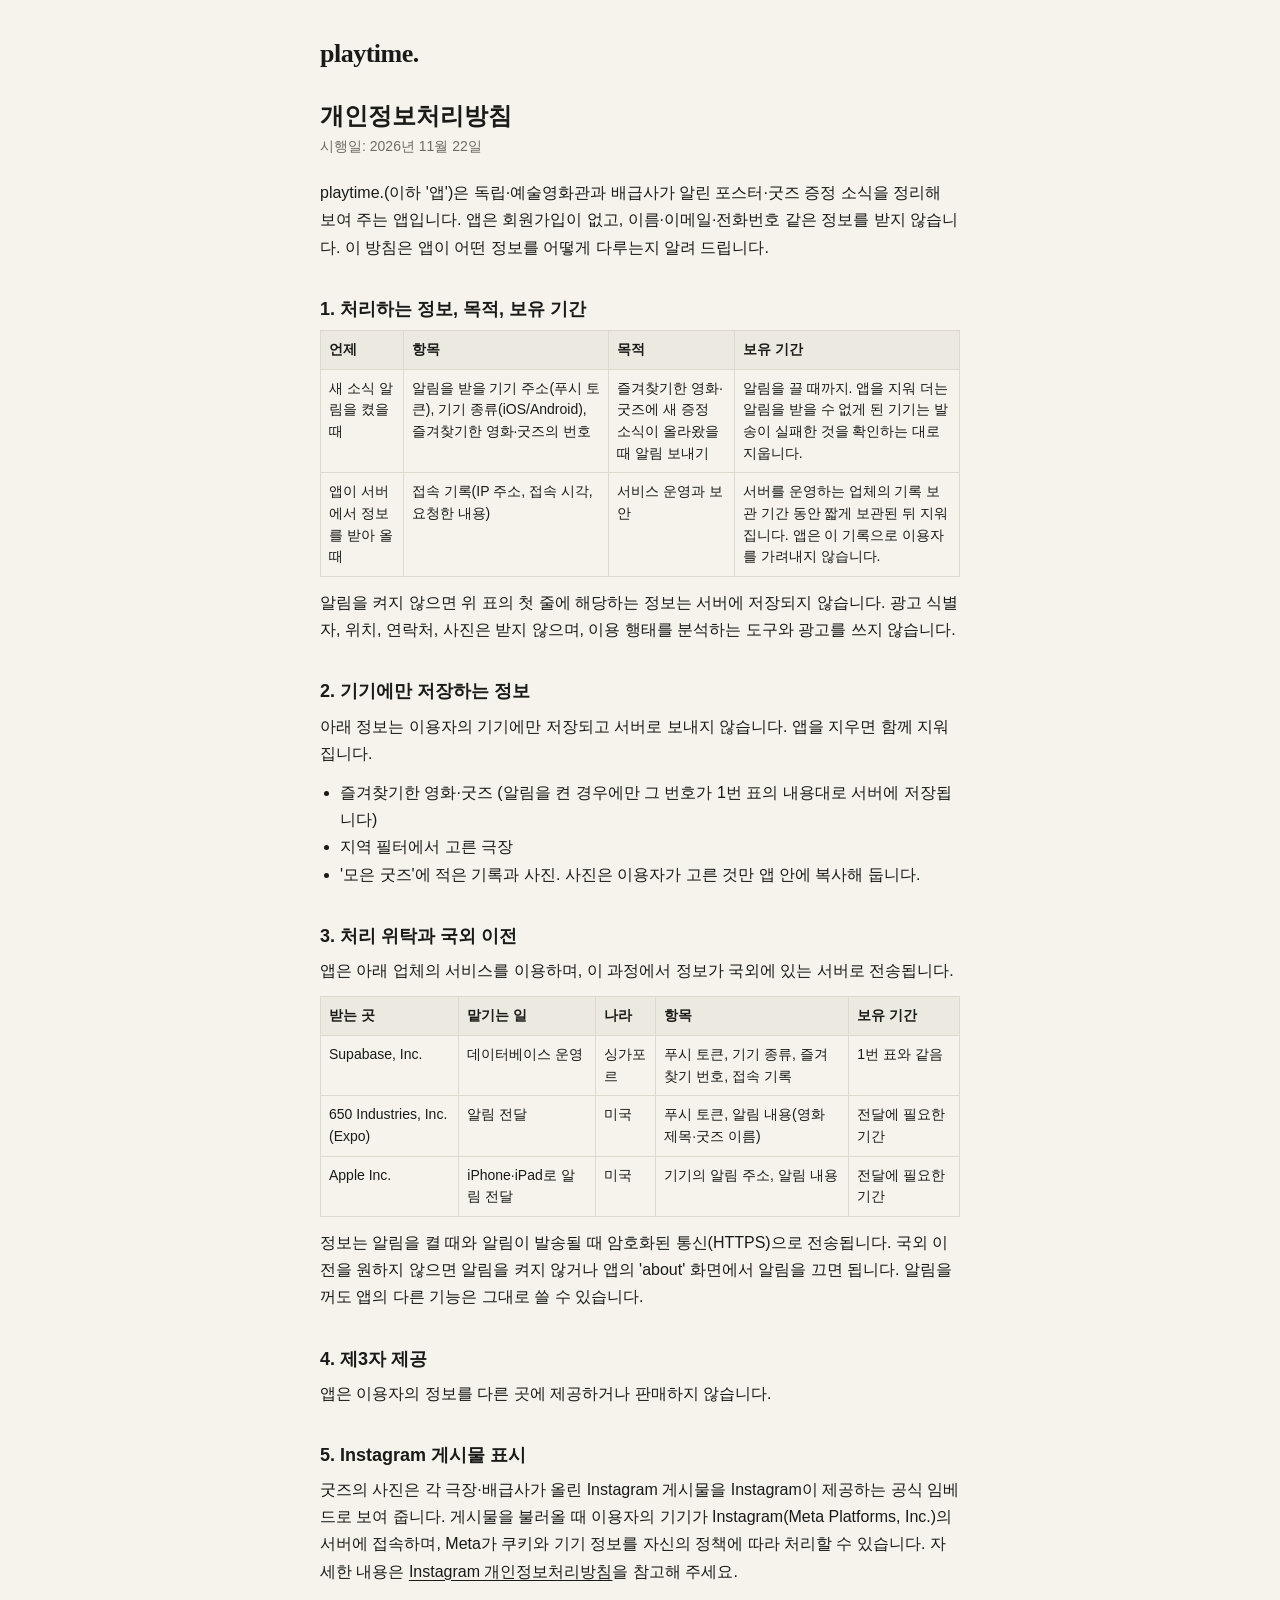
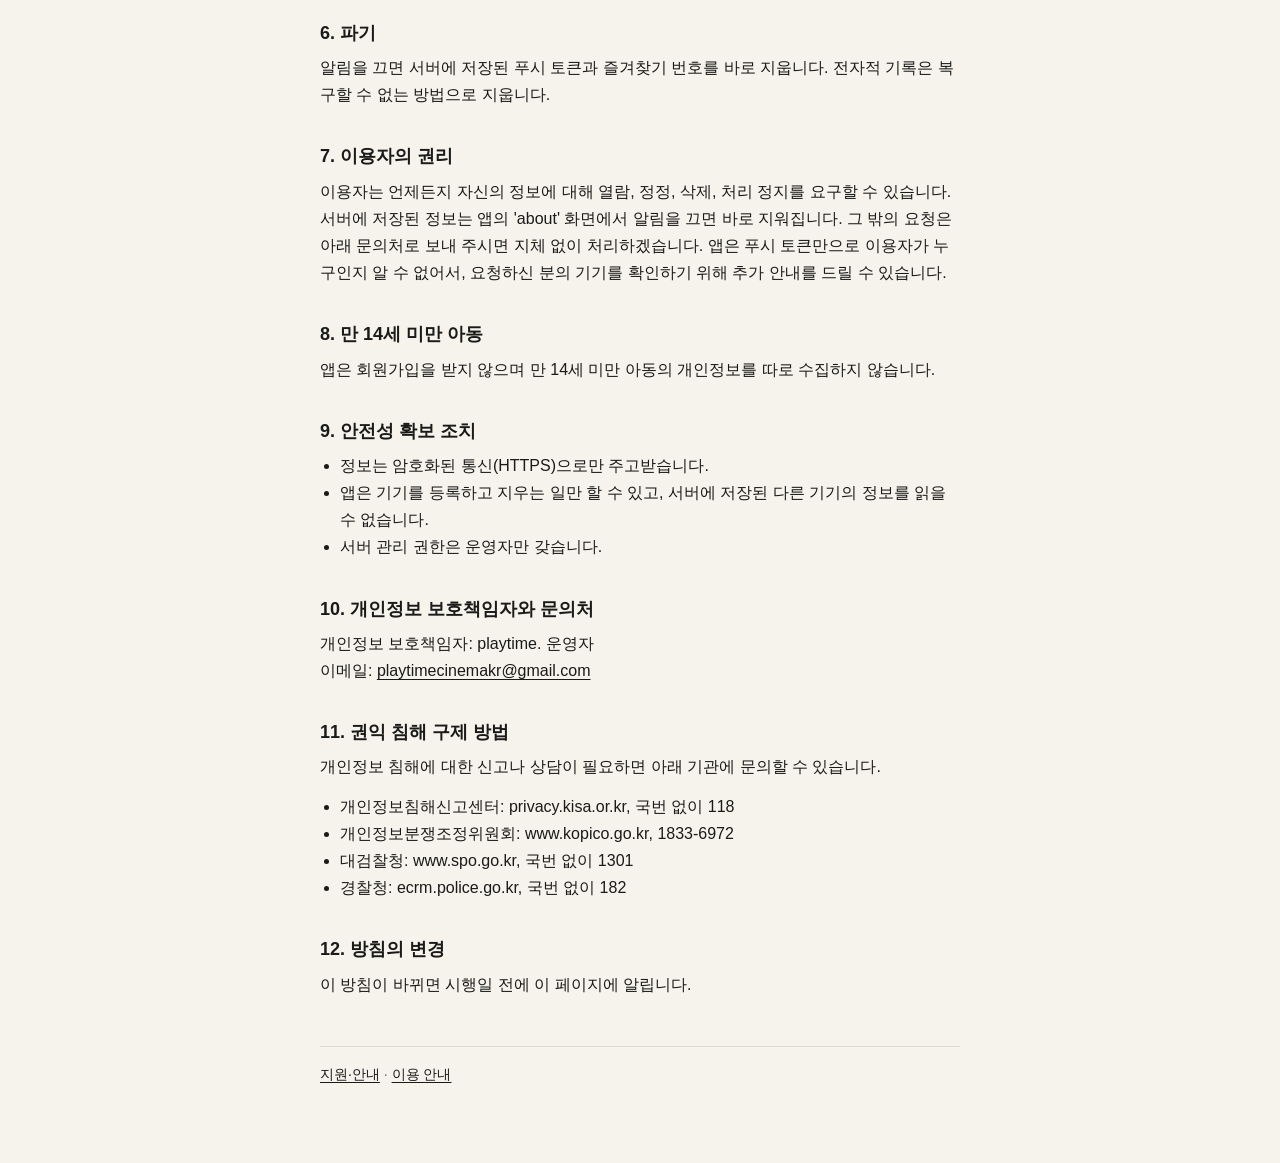
==== privacy.html @ 86378f51 "페이지 갱신" ====
<!doctype html>
<html lang="ko">
<head>
<meta charset="utf-8">
<meta name="viewport" content="width=device-width,initial-scale=1">
<title>개인정보처리방침 - playtime.</title>
<link rel="stylesheet" href="style.css">
</head>
<body>
<main>
<p class="brand"><a href="./">playtime.</a></p>
<h1>개인정보처리방침</h1>
<p class="date">시행일: 2026년 11월 22일</p>

<p>playtime.(이하 '앱')은 독립·예술영화관과 배급사가 알린 포스터·굿즈 증정 소식을 정리해 보여 주는 앱입니다. 앱은 회원가입이 없고, 이름·이메일·전화번호 같은 정보를 받지 않습니다. 이 방침은 앱이 어떤 정보를 어떻게 다루는지 알려 드립니다.</p>

<h2>1. 처리하는 정보, 목적, 보유 기간</h2>
<table>
<tr><th>언제</th><th>항목</th><th>목적</th><th>보유 기간</th></tr>
<tr>
<td>새 소식 알림을 켰을 때</td>
<td>알림을 받을 기기 주소(푸시 토큰), 기기 종류(iOS/Android), 즐겨찾기한 영화·굿즈의 번호</td>
<td>즐겨찾기한 영화·굿즈에 새 증정 소식이 올라왔을 때 알림 보내기</td>
<td>알림을 끌 때까지. 앱을 지워 더는 알림을 받을 수 없게 된 기기는 발송이 실패한 것을 확인하는 대로 지웁니다.</td>
</tr>
<tr>
<td>앱이 서버에서 정보를 받아 올 때</td>
<td>접속 기록(IP 주소, 접속 시각, 요청한 내용)</td>
<td>서비스 운영과 보안</td>
<td>서버를 운영하는 업체의 기록 보관 기간 동안 짧게 보관된 뒤 지워집니다. 앱은 이 기록으로 이용자를 가려내지 않습니다.</td>
</tr>
</table>
<p>알림을 켜지 않으면 위 표의 첫 줄에 해당하는 정보는 서버에 저장되지 않습니다. 광고 식별자, 위치, 연락처, 사진은 받지 않으며, 이용 행태를 분석하는 도구와 광고를 쓰지 않습니다.</p>

<h2>2. 기기에만 저장하는 정보</h2>
<p>아래 정보는 이용자의 기기에만 저장되고 서버로 보내지 않습니다. 앱을 지우면 함께 지워집니다.</p>
<ul>
<li>즐겨찾기한 영화·굿즈 (알림을 켠 경우에만 그 번호가 1번 표의 내용대로 서버에 저장됩니다)</li>
<li>지역 필터에서 고른 극장</li>
<li>'모은 굿즈'에 적은 기록과 사진. 사진은 이용자가 고른 것만 앱 안에 복사해 둡니다.</li>
</ul>

<h2>3. 처리 위탁과 국외 이전</h2>
<p>앱은 아래 업체의 서비스를 이용하며, 이 과정에서 정보가 국외에 있는 서버로 전송됩니다.</p>
<table>
<tr><th>받는 곳</th><th>맡기는 일</th><th>나라</th><th>항목</th><th>보유 기간</th></tr>
<tr><td>Supabase, Inc.</td><td>데이터베이스 운영</td><td>싱가포르</td><td>푸시 토큰, 기기 종류, 즐겨찾기 번호, 접속 기록</td><td>1번 표와 같음</td></tr>
<tr><td>650 Industries, Inc. (Expo)</td><td>알림 전달</td><td>미국</td><td>푸시 토큰, 알림 내용(영화 제목·굿즈 이름)</td><td>전달에 필요한 기간</td></tr>
<tr><td>Apple Inc.</td><td>iPhone·iPad로 알림 전달</td><td>미국</td><td>기기의 알림 주소, 알림 내용</td><td>전달에 필요한 기간</td></tr>
</table>
<p>정보는 알림을 켤 때와 알림이 발송될 때 암호화된 통신(HTTPS)으로 전송됩니다. 국외 이전을 원하지 않으면 알림을 켜지 않거나 앱의 'about' 화면에서 알림을 끄면 됩니다. 알림을 꺼도 앱의 다른 기능은 그대로 쓸 수 있습니다.</p>

<h2>4. 제3자 제공</h2>
<p>앱은 이용자의 정보를 다른 곳에 제공하거나 판매하지 않습니다.</p>

<h2>5. Instagram 게시물 표시</h2>
<p>굿즈의 사진은 각 극장·배급사가 올린 Instagram 게시물을 Instagram이 제공하는 공식 임베드로 보여 줍니다. 게시물을 불러올 때 이용자의 기기가 Instagram(Meta Platforms, Inc.)의 서버에 접속하며, Meta가 쿠키와 기기 정보를 자신의 정책에 따라 처리할 수 있습니다. 자세한 내용은 <a href="https://privacycenter.instagram.com/policy">Instagram 개인정보처리방침</a>을 참고해 주세요.</p>

<h2>6. 파기</h2>
<p>알림을 끄면 서버에 저장된 푸시 토큰과 즐겨찾기 번호를 바로 지웁니다. 전자적 기록은 복구할 수 없는 방법으로 지웁니다.</p>

<h2>7. 이용자의 권리</h2>
<p>이용자는 언제든지 자신의 정보에 대해 열람, 정정, 삭제, 처리 정지를 요구할 수 있습니다. 서버에 저장된 정보는 앱의 'about' 화면에서 알림을 끄면 바로 지워집니다. 그 밖의 요청은 아래 문의처로 보내 주시면 지체 없이 처리하겠습니다. 앱은 푸시 토큰만으로 이용자가 누구인지 알 수 없어서, 요청하신 분의 기기를 확인하기 위해 추가 안내를 드릴 수 있습니다.</p>

<h2>8. 만 14세 미만 아동</h2>
<p>앱은 회원가입을 받지 않으며 만 14세 미만 아동의 개인정보를 따로 수집하지 않습니다.</p>

<h2>9. 안전성 확보 조치</h2>
<ul>
<li>정보는 암호화된 통신(HTTPS)으로만 주고받습니다.</li>
<li>앱은 기기를 등록하고 지우는 일만 할 수 있고, 서버에 저장된 다른 기기의 정보를 읽을 수 없습니다.</li>
<li>서버 관리 권한은 운영자만 갖습니다.</li>
</ul>

<h2>10. 개인정보 보호책임자와 문의처</h2>
<p>개인정보 보호책임자: playtime. 운영자<br>
이메일: <a href="mailto:playtimecinemakr@gmail.com">playtimecinemakr@gmail.com</a></p>

<h2>11. 권익 침해 구제 방법</h2>
<p>개인정보 침해에 대한 신고나 상담이 필요하면 아래 기관에 문의할 수 있습니다.</p>
<ul>
<li>개인정보침해신고센터: privacy.kisa.or.kr, 국번 없이 118</li>
<li>개인정보분쟁조정위원회: www.kopico.go.kr, 1833-6972</li>
<li>대검찰청: www.spo.go.kr, 국번 없이 1301</li>
<li>경찰청: ecrm.police.go.kr, 국번 없이 182</li>
</ul>

<h2>12. 방침의 변경</h2>
<p>이 방침이 바뀌면 시행일 전에 이 페이지에 알립니다.</p>

<p class="foot"><a href="./">지원·안내</a> · <a href="terms.html">이용 안내</a></p>
</main>
</body>
</html>
---- style.css ----
/* 앱과 같은 미색 바탕에 먹색 글씨. 휴대폰 폭에서 읽기 좋게 한 단으로 둔다. */
:root { color-scheme: light; }
* { box-sizing: border-box; }
body {
  margin: 0;
  background: #f5f3ec;
  color: #1a1a18;
  font-family: -apple-system, BlinkMacSystemFont, "Apple SD Gothic Neo", "Malgun Gothic", "Noto Sans KR", sans-serif;
  font-size: 16px;
  line-height: 1.7;
  -webkit-text-size-adjust: 100%;
}
main { max-width: 680px; margin: 0 auto; padding: 32px 20px 64px; }
.brand { margin: 0 0 24px; font-family: Georgia, "Times New Roman", serif; font-weight: 700; font-size: 26px; letter-spacing: -0.5px; }
.brand a { color: inherit; text-decoration: none; }
h1 { margin: 0 0 4px; font-size: 24px; line-height: 1.3; }
h2 { margin: 36px 0 8px; font-size: 18px; line-height: 1.4; }
h3 { margin: 20px 0 4px; font-size: 16px; }
p, ul { margin: 0 0 12px; }
ul { padding-left: 20px; }
.date { color: #6f6c64; font-size: 14px; margin-bottom: 20px; }
a { color: #1a1a18; text-underline-offset: 3px; }
table { width: 100%; border-collapse: collapse; margin: 0 0 12px; font-size: 14px; line-height: 1.55; }
th, td { border: 1px solid #ddd9ce; padding: 8px; text-align: left; vertical-align: top; }
th { background: #ece9e0; font-weight: 600; white-space: nowrap; }
.foot { margin-top: 48px; padding-top: 16px; border-top: 1px solid #ddd9ce; font-size: 14px; color: #6f6c64; }
/* 좁은 화면에서 표가 넘치면 표만 옆으로 민다. */
@media (max-width: 520px) { table { display: block; overflow-x: auto; } }
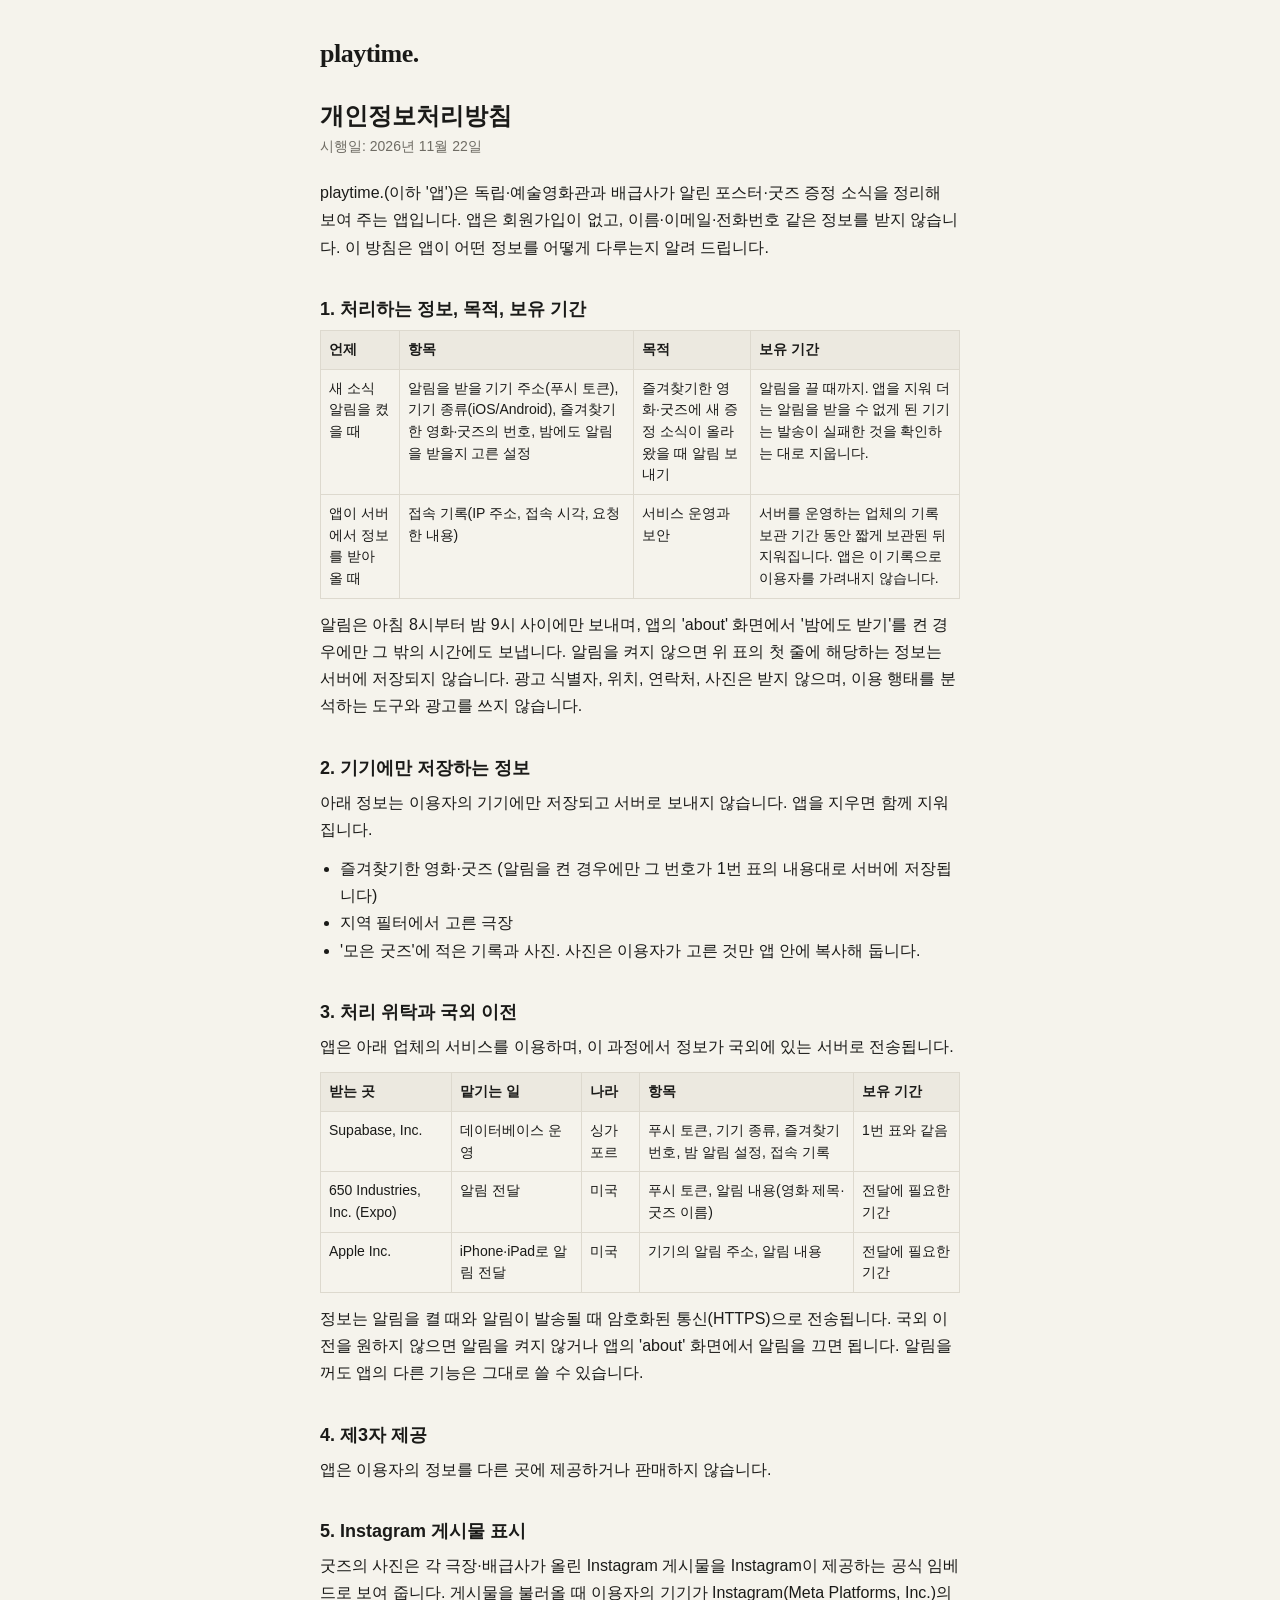
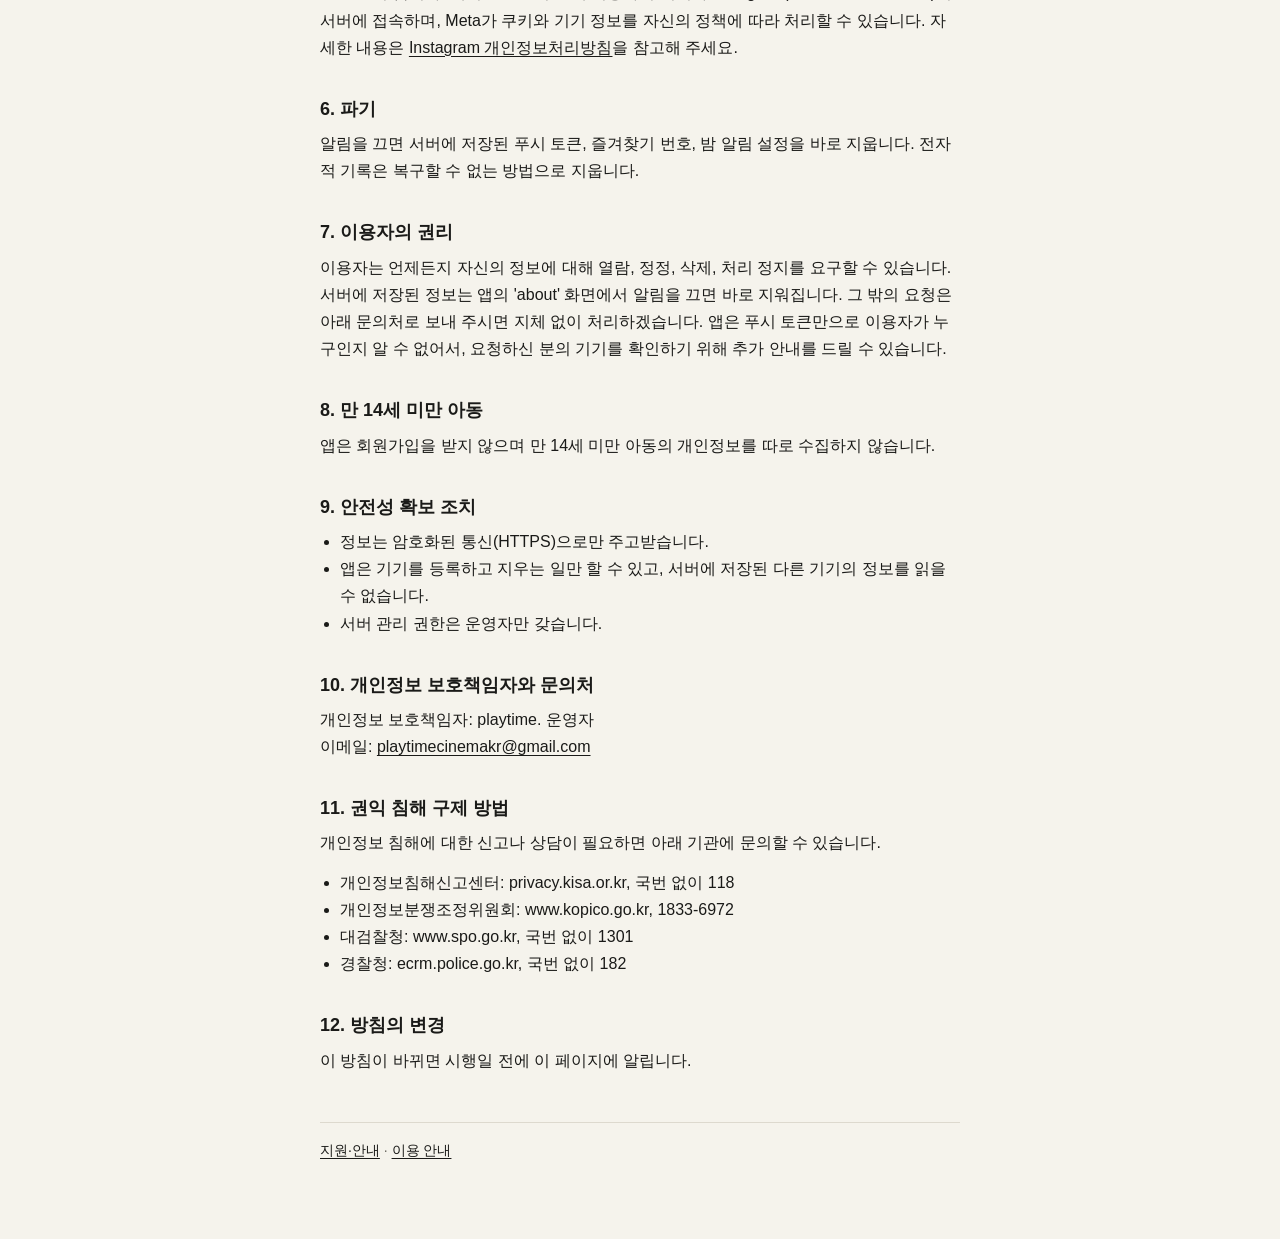
==== commit 19cc99ab: "페이지 갱신" ====
--- a/privacy.html
+++ b/privacy.html
@@ -19,7 +19,7 @@
 <tr><th>언제</th><th>항목</th><th>목적</th><th>보유 기간</th></tr>
 <tr>
 <td>새 소식 알림을 켰을 때</td>
-<td>알림을 받을 기기 주소(푸시 토큰), 기기 종류(iOS/Android), 즐겨찾기한 영화·굿즈의 번호</td>
+<td>알림을 받을 기기 주소(푸시 토큰), 기기 종류(iOS/Android), 즐겨찾기한 영화·굿즈의 번호, 밤에도 알림을 받을지 고른 설정</td>
 <td>즐겨찾기한 영화·굿즈에 새 증정 소식이 올라왔을 때 알림 보내기</td>
 <td>알림을 끌 때까지. 앱을 지워 더는 알림을 받을 수 없게 된 기기는 발송이 실패한 것을 확인하는 대로 지웁니다.</td>
 </tr>
@@ -30,7 +30,7 @@
 <td>서버를 운영하는 업체의 기록 보관 기간 동안 짧게 보관된 뒤 지워집니다. 앱은 이 기록으로 이용자를 가려내지 않습니다.</td>
 </tr>
 </table>
-<p>알림을 켜지 않으면 위 표의 첫 줄에 해당하는 정보는 서버에 저장되지 않습니다. 광고 식별자, 위치, 연락처, 사진은 받지 않으며, 이용 행태를 분석하는 도구와 광고를 쓰지 않습니다.</p>
+<p>알림은 아침 8시부터 밤 9시 사이에만 보내며, 앱의 'about' 화면에서 '밤에도 받기'를 켠 경우에만 그 밖의 시간에도 보냅니다. 알림을 켜지 않으면 위 표의 첫 줄에 해당하는 정보는 서버에 저장되지 않습니다. 광고 식별자, 위치, 연락처, 사진은 받지 않으며, 이용 행태를 분석하는 도구와 광고를 쓰지 않습니다.</p>
 
 <h2>2. 기기에만 저장하는 정보</h2>
 <p>아래 정보는 이용자의 기기에만 저장되고 서버로 보내지 않습니다. 앱을 지우면 함께 지워집니다.</p>
@@ -44,7 +44,7 @@
 <p>앱은 아래 업체의 서비스를 이용하며, 이 과정에서 정보가 국외에 있는 서버로 전송됩니다.</p>
 <table>
 <tr><th>받는 곳</th><th>맡기는 일</th><th>나라</th><th>항목</th><th>보유 기간</th></tr>
-<tr><td>Supabase, Inc.</td><td>데이터베이스 운영</td><td>싱가포르</td><td>푸시 토큰, 기기 종류, 즐겨찾기 번호, 접속 기록</td><td>1번 표와 같음</td></tr>
+<tr><td>Supabase, Inc.</td><td>데이터베이스 운영</td><td>싱가포르</td><td>푸시 토큰, 기기 종류, 즐겨찾기 번호, 밤 알림 설정, 접속 기록</td><td>1번 표와 같음</td></tr>
 <tr><td>650 Industries, Inc. (Expo)</td><td>알림 전달</td><td>미국</td><td>푸시 토큰, 알림 내용(영화 제목·굿즈 이름)</td><td>전달에 필요한 기간</td></tr>
 <tr><td>Apple Inc.</td><td>iPhone·iPad로 알림 전달</td><td>미국</td><td>기기의 알림 주소, 알림 내용</td><td>전달에 필요한 기간</td></tr>
 </table>
@@ -57,7 +57,7 @@
 <p>굿즈의 사진은 각 극장·배급사가 올린 Instagram 게시물을 Instagram이 제공하는 공식 임베드로 보여 줍니다. 게시물을 불러올 때 이용자의 기기가 Instagram(Meta Platforms, Inc.)의 서버에 접속하며, Meta가 쿠키와 기기 정보를 자신의 정책에 따라 처리할 수 있습니다. 자세한 내용은 <a href="https://privacycenter.instagram.com/policy">Instagram 개인정보처리방침</a>을 참고해 주세요.</p>
 
 <h2>6. 파기</h2>
-<p>알림을 끄면 서버에 저장된 푸시 토큰과 즐겨찾기 번호를 바로 지웁니다. 전자적 기록은 복구할 수 없는 방법으로 지웁니다.</p>
+<p>알림을 끄면 서버에 저장된 푸시 토큰, 즐겨찾기 번호, 밤 알림 설정을 바로 지웁니다. 전자적 기록은 복구할 수 없는 방법으로 지웁니다.</p>
 
 <h2>7. 이용자의 권리</h2>
 <p>이용자는 언제든지 자신의 정보에 대해 열람, 정정, 삭제, 처리 정지를 요구할 수 있습니다. 서버에 저장된 정보는 앱의 'about' 화면에서 알림을 끄면 바로 지워집니다. 그 밖의 요청은 아래 문의처로 보내 주시면 지체 없이 처리하겠습니다. 앱은 푸시 토큰만으로 이용자가 누구인지 알 수 없어서, 요청하신 분의 기기를 확인하기 위해 추가 안내를 드릴 수 있습니다.</p>
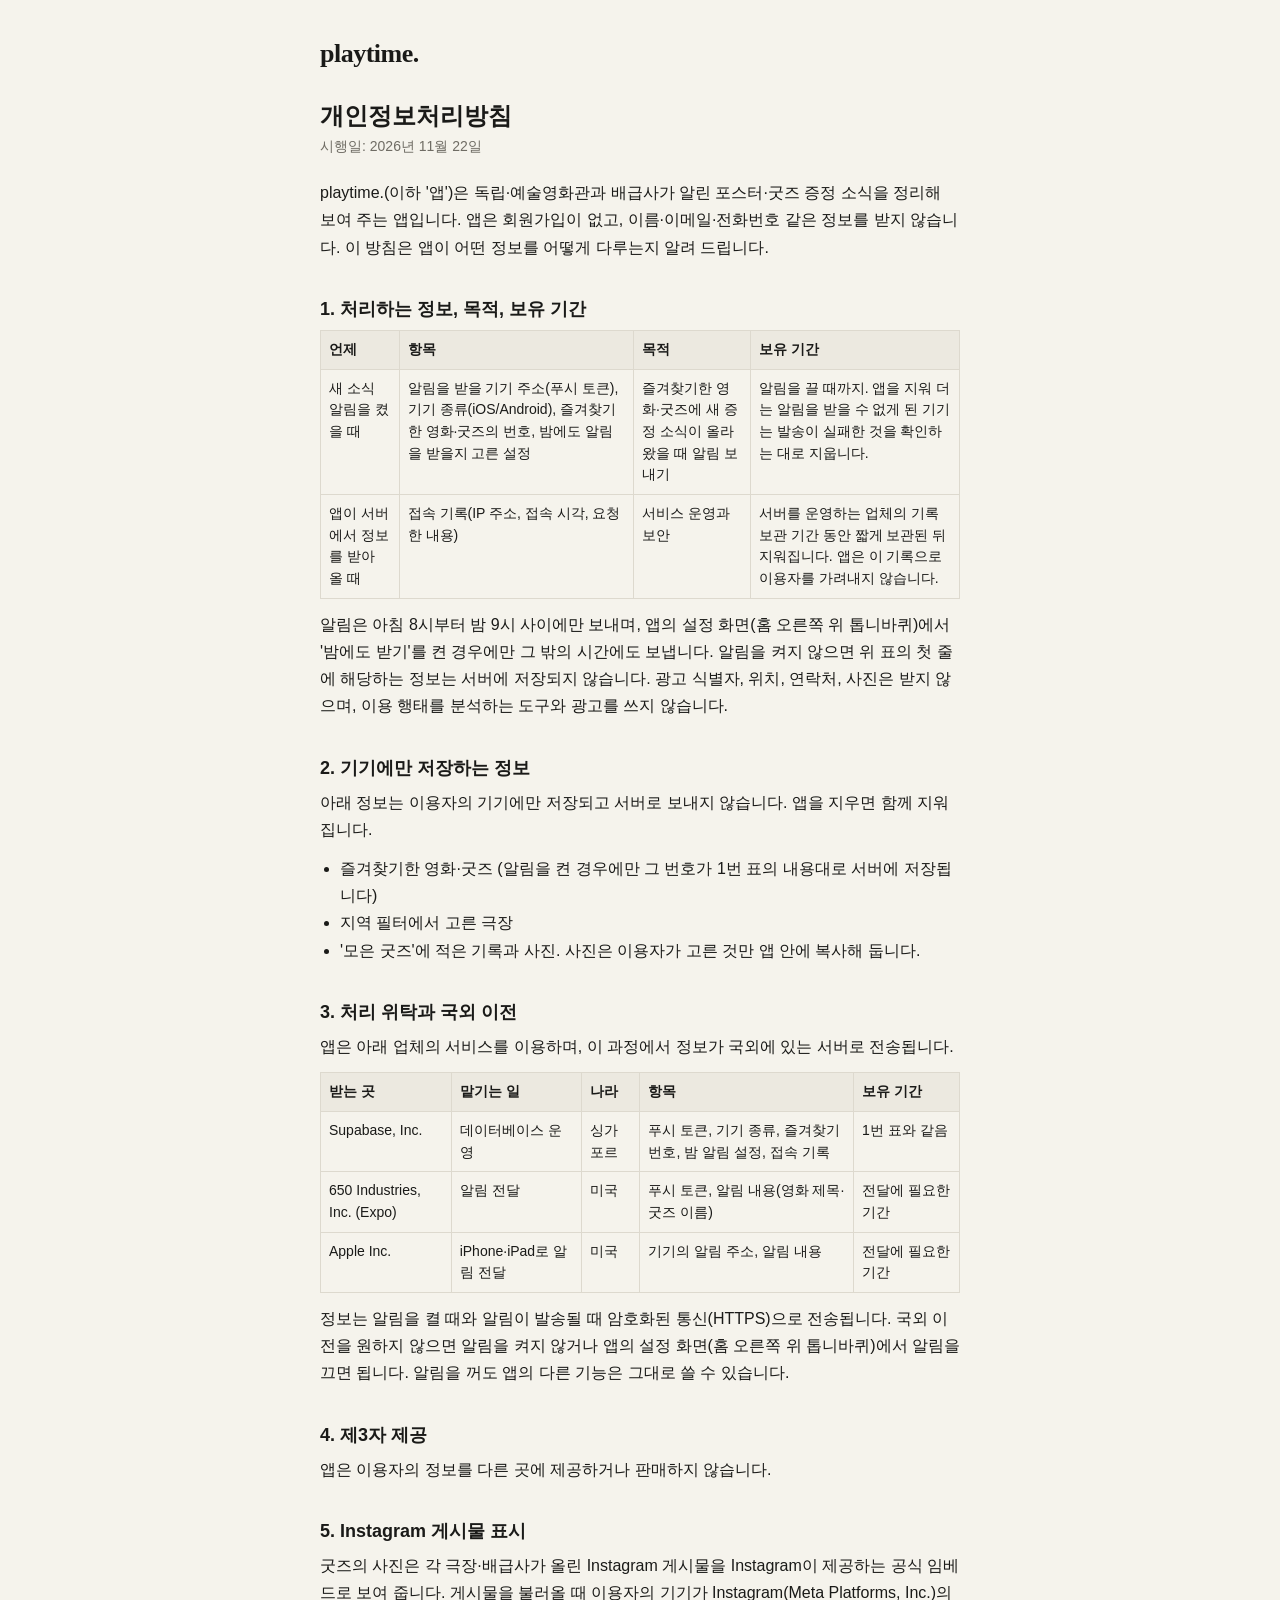
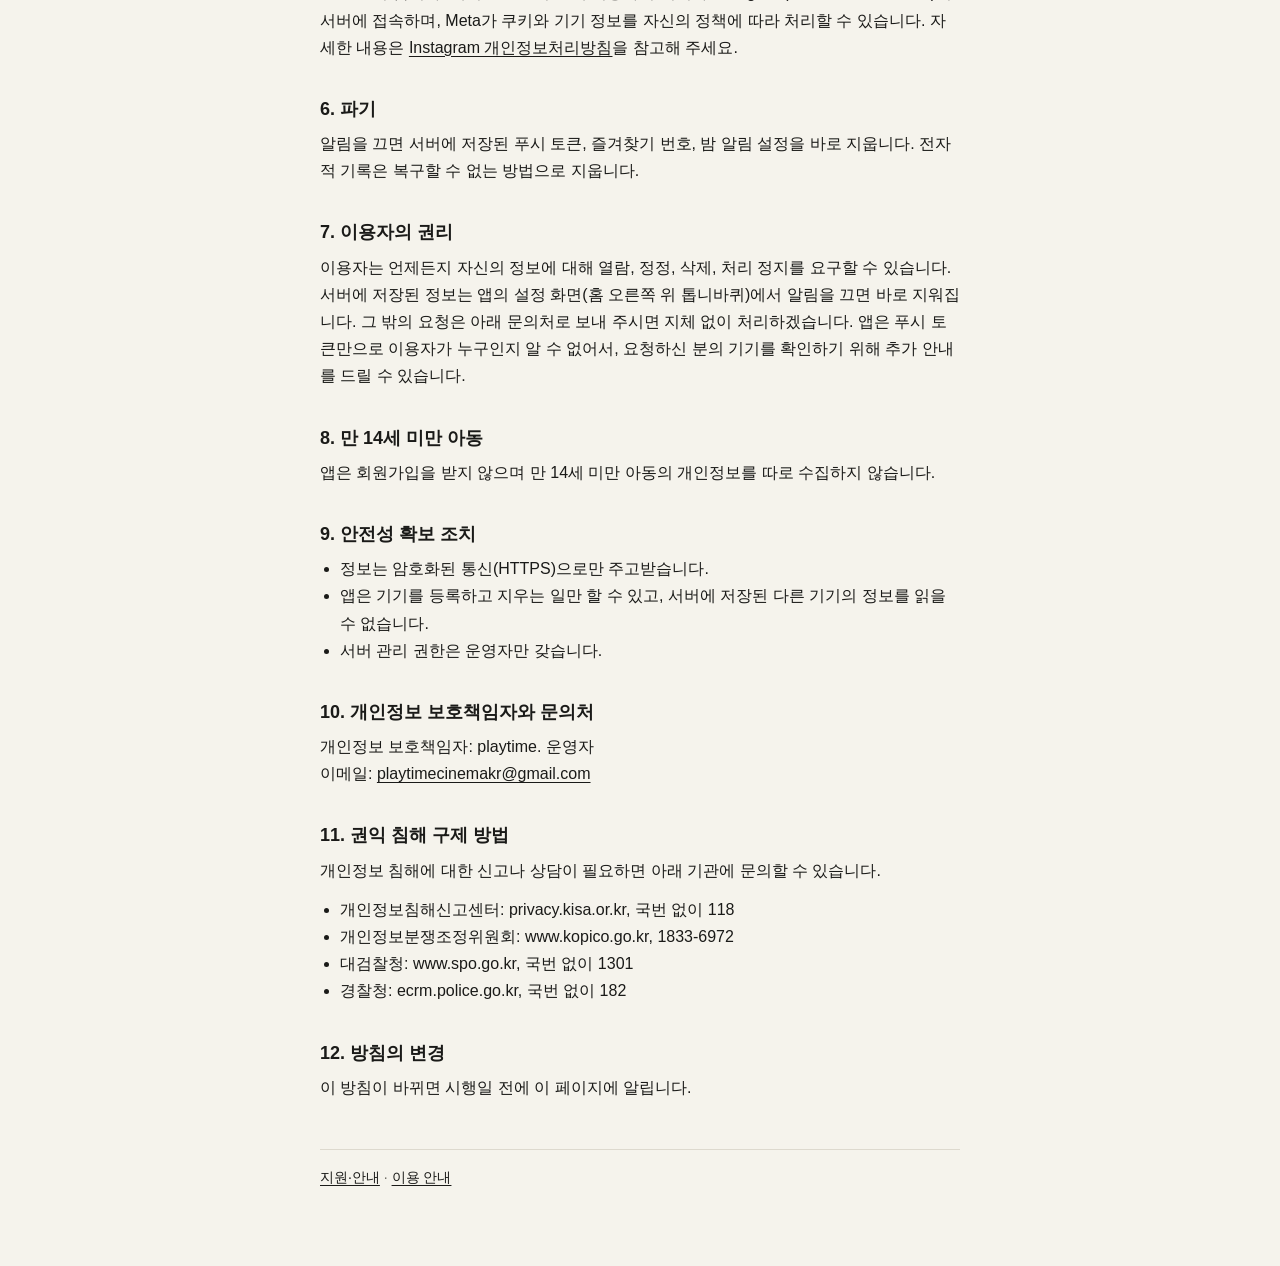
==== commit f4efd1e5: "페이지 갱신" ====
--- a/privacy.html
+++ b/privacy.html
@@ -30,7 +30,7 @@
 <td>서버를 운영하는 업체의 기록 보관 기간 동안 짧게 보관된 뒤 지워집니다. 앱은 이 기록으로 이용자를 가려내지 않습니다.</td>
 </tr>
 </table>
-<p>알림은 아침 8시부터 밤 9시 사이에만 보내며, 앱의 'about' 화면에서 '밤에도 받기'를 켠 경우에만 그 밖의 시간에도 보냅니다. 알림을 켜지 않으면 위 표의 첫 줄에 해당하는 정보는 서버에 저장되지 않습니다. 광고 식별자, 위치, 연락처, 사진은 받지 않으며, 이용 행태를 분석하는 도구와 광고를 쓰지 않습니다.</p>
+<p>알림은 아침 8시부터 밤 9시 사이에만 보내며, 앱의 설정 화면(홈 오른쪽 위 톱니바퀴)에서 '밤에도 받기'를 켠 경우에만 그 밖의 시간에도 보냅니다. 알림을 켜지 않으면 위 표의 첫 줄에 해당하는 정보는 서버에 저장되지 않습니다. 광고 식별자, 위치, 연락처, 사진은 받지 않으며, 이용 행태를 분석하는 도구와 광고를 쓰지 않습니다.</p>
 
 <h2>2. 기기에만 저장하는 정보</h2>
 <p>아래 정보는 이용자의 기기에만 저장되고 서버로 보내지 않습니다. 앱을 지우면 함께 지워집니다.</p>
@@ -48,7 +48,7 @@
 <tr><td>650 Industries, Inc. (Expo)</td><td>알림 전달</td><td>미국</td><td>푸시 토큰, 알림 내용(영화 제목·굿즈 이름)</td><td>전달에 필요한 기간</td></tr>
 <tr><td>Apple Inc.</td><td>iPhone·iPad로 알림 전달</td><td>미국</td><td>기기의 알림 주소, 알림 내용</td><td>전달에 필요한 기간</td></tr>
 </table>
-<p>정보는 알림을 켤 때와 알림이 발송될 때 암호화된 통신(HTTPS)으로 전송됩니다. 국외 이전을 원하지 않으면 알림을 켜지 않거나 앱의 'about' 화면에서 알림을 끄면 됩니다. 알림을 꺼도 앱의 다른 기능은 그대로 쓸 수 있습니다.</p>
+<p>정보는 알림을 켤 때와 알림이 발송될 때 암호화된 통신(HTTPS)으로 전송됩니다. 국외 이전을 원하지 않으면 알림을 켜지 않거나 앱의 설정 화면(홈 오른쪽 위 톱니바퀴)에서 알림을 끄면 됩니다. 알림을 꺼도 앱의 다른 기능은 그대로 쓸 수 있습니다.</p>
 
 <h2>4. 제3자 제공</h2>
 <p>앱은 이용자의 정보를 다른 곳에 제공하거나 판매하지 않습니다.</p>
@@ -60,7 +60,7 @@
 <p>알림을 끄면 서버에 저장된 푸시 토큰, 즐겨찾기 번호, 밤 알림 설정을 바로 지웁니다. 전자적 기록은 복구할 수 없는 방법으로 지웁니다.</p>
 
 <h2>7. 이용자의 권리</h2>
-<p>이용자는 언제든지 자신의 정보에 대해 열람, 정정, 삭제, 처리 정지를 요구할 수 있습니다. 서버에 저장된 정보는 앱의 'about' 화면에서 알림을 끄면 바로 지워집니다. 그 밖의 요청은 아래 문의처로 보내 주시면 지체 없이 처리하겠습니다. 앱은 푸시 토큰만으로 이용자가 누구인지 알 수 없어서, 요청하신 분의 기기를 확인하기 위해 추가 안내를 드릴 수 있습니다.</p>
+<p>이용자는 언제든지 자신의 정보에 대해 열람, 정정, 삭제, 처리 정지를 요구할 수 있습니다. 서버에 저장된 정보는 앱의 설정 화면(홈 오른쪽 위 톱니바퀴)에서 알림을 끄면 바로 지워집니다. 그 밖의 요청은 아래 문의처로 보내 주시면 지체 없이 처리하겠습니다. 앱은 푸시 토큰만으로 이용자가 누구인지 알 수 없어서, 요청하신 분의 기기를 확인하기 위해 추가 안내를 드릴 수 있습니다.</p>
 
 <h2>8. 만 14세 미만 아동</h2>
 <p>앱은 회원가입을 받지 않으며 만 14세 미만 아동의 개인정보를 따로 수집하지 않습니다.</p>
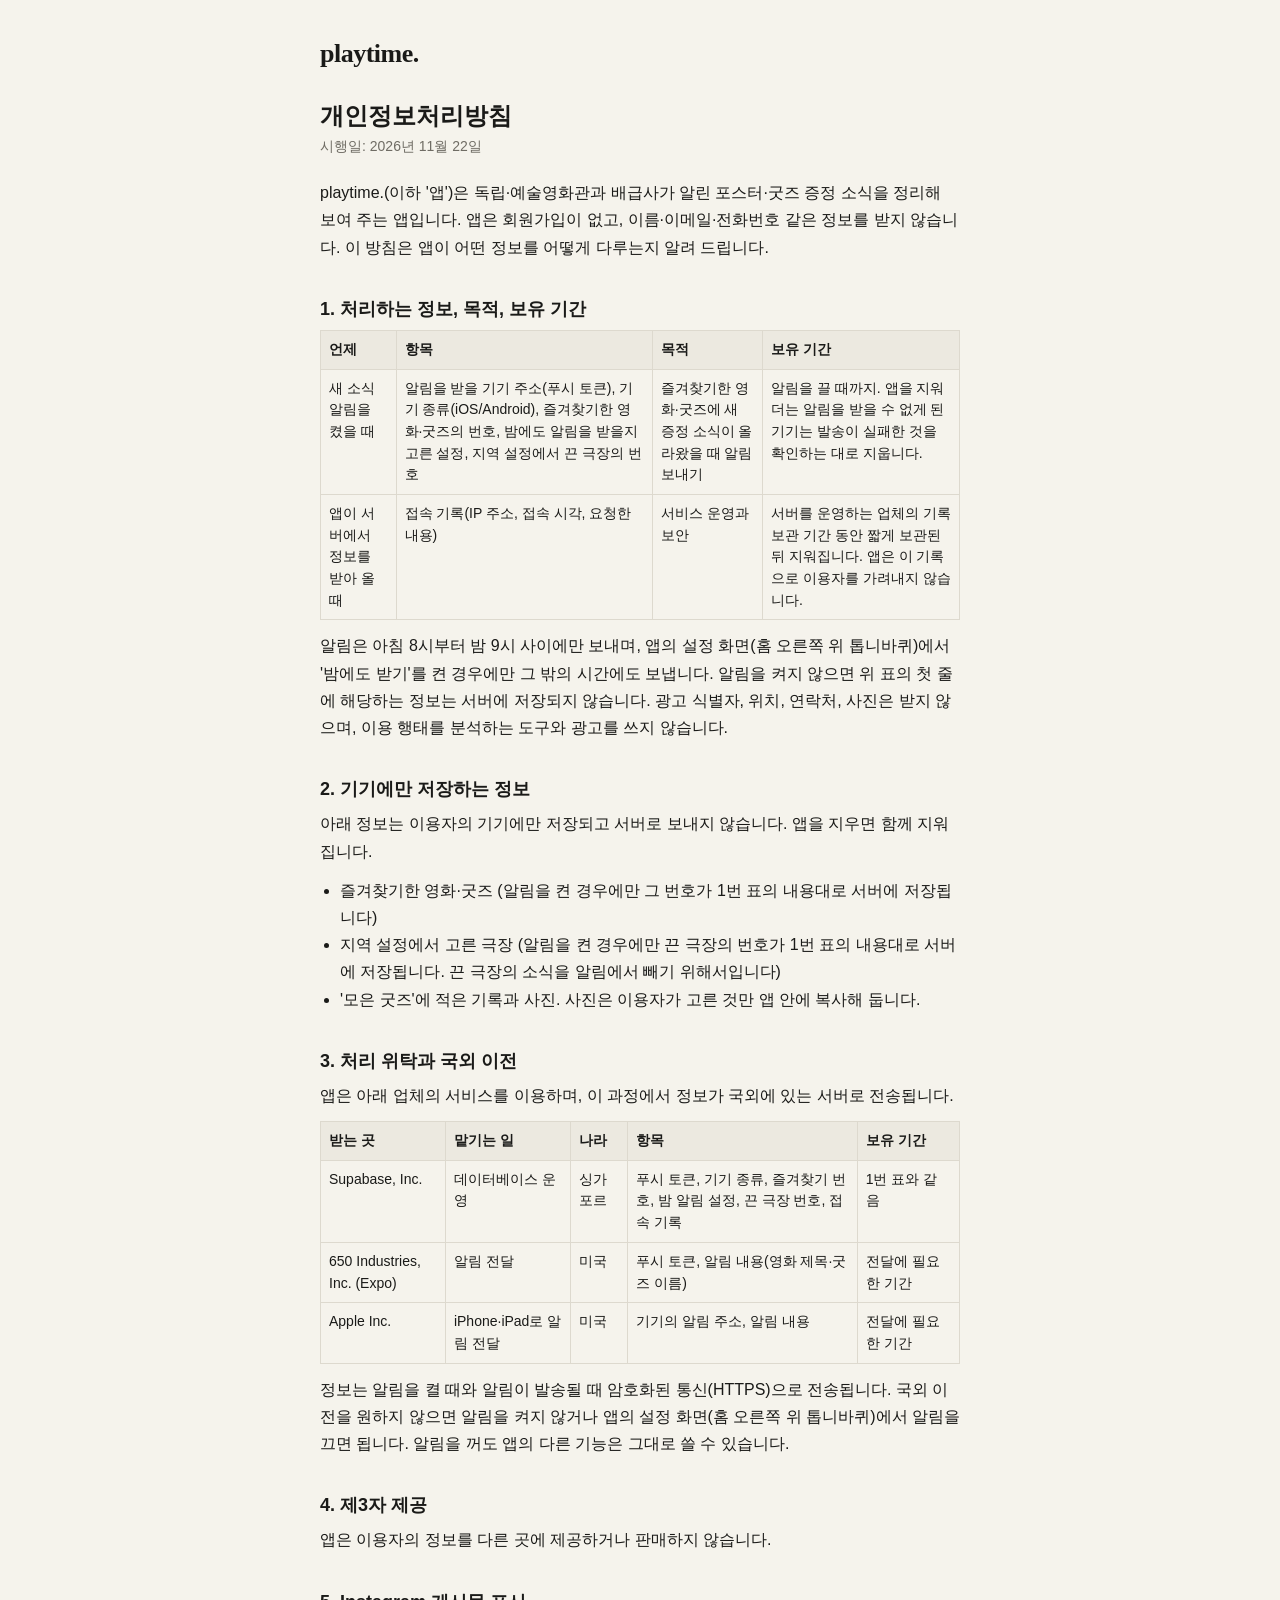
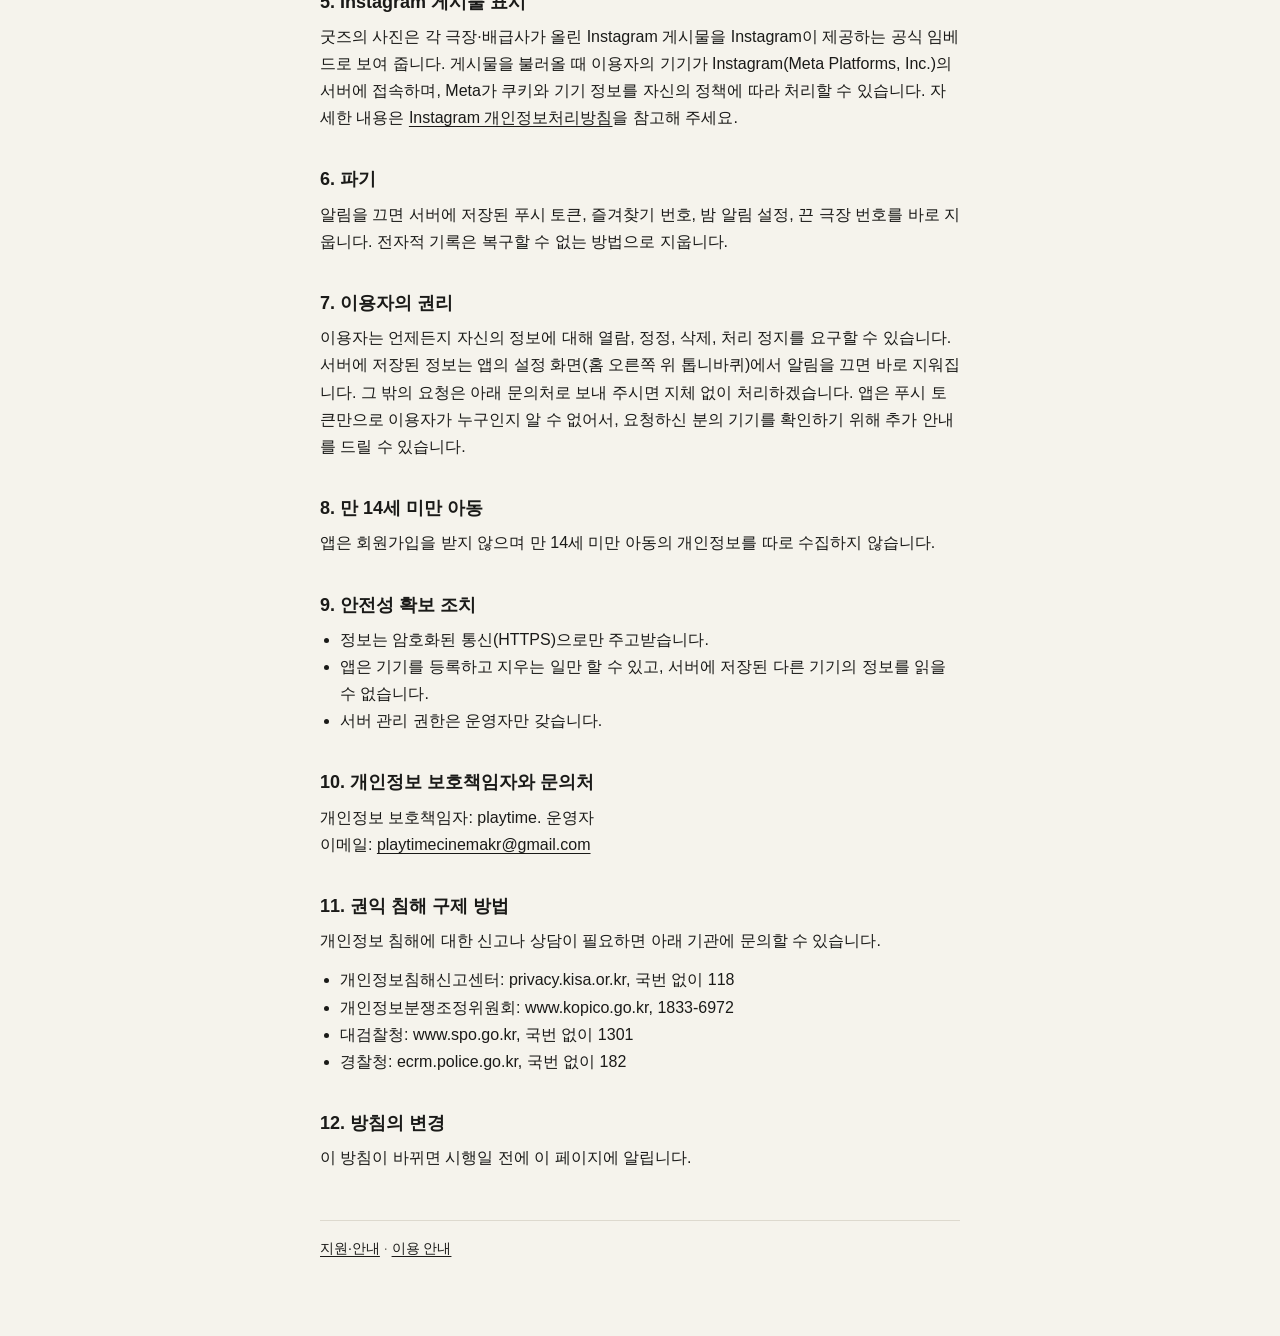
==== commit 1816e974: "페이지 갱신" ====
--- a/privacy.html
+++ b/privacy.html
@@ -19,7 +19,7 @@
 <tr><th>언제</th><th>항목</th><th>목적</th><th>보유 기간</th></tr>
 <tr>
 <td>새 소식 알림을 켰을 때</td>
-<td>알림을 받을 기기 주소(푸시 토큰), 기기 종류(iOS/Android), 즐겨찾기한 영화·굿즈의 번호, 밤에도 알림을 받을지 고른 설정</td>
+<td>알림을 받을 기기 주소(푸시 토큰), 기기 종류(iOS/Android), 즐겨찾기한 영화·굿즈의 번호, 밤에도 알림을 받을지 고른 설정, 지역 설정에서 끈 극장의 번호</td>
 <td>즐겨찾기한 영화·굿즈에 새 증정 소식이 올라왔을 때 알림 보내기</td>
 <td>알림을 끌 때까지. 앱을 지워 더는 알림을 받을 수 없게 된 기기는 발송이 실패한 것을 확인하는 대로 지웁니다.</td>
 </tr>
@@ -36,7 +36,7 @@
 <p>아래 정보는 이용자의 기기에만 저장되고 서버로 보내지 않습니다. 앱을 지우면 함께 지워집니다.</p>
 <ul>
 <li>즐겨찾기한 영화·굿즈 (알림을 켠 경우에만 그 번호가 1번 표의 내용대로 서버에 저장됩니다)</li>
-<li>지역 필터에서 고른 극장</li>
+<li>지역 설정에서 고른 극장 (알림을 켠 경우에만 끈 극장의 번호가 1번 표의 내용대로 서버에 저장됩니다. 끈 극장의 소식을 알림에서 빼기 위해서입니다)</li>
 <li>'모은 굿즈'에 적은 기록과 사진. 사진은 이용자가 고른 것만 앱 안에 복사해 둡니다.</li>
 </ul>
 
@@ -44,7 +44,7 @@
 <p>앱은 아래 업체의 서비스를 이용하며, 이 과정에서 정보가 국외에 있는 서버로 전송됩니다.</p>
 <table>
 <tr><th>받는 곳</th><th>맡기는 일</th><th>나라</th><th>항목</th><th>보유 기간</th></tr>
-<tr><td>Supabase, Inc.</td><td>데이터베이스 운영</td><td>싱가포르</td><td>푸시 토큰, 기기 종류, 즐겨찾기 번호, 밤 알림 설정, 접속 기록</td><td>1번 표와 같음</td></tr>
+<tr><td>Supabase, Inc.</td><td>데이터베이스 운영</td><td>싱가포르</td><td>푸시 토큰, 기기 종류, 즐겨찾기 번호, 밤 알림 설정, 끈 극장 번호, 접속 기록</td><td>1번 표와 같음</td></tr>
 <tr><td>650 Industries, Inc. (Expo)</td><td>알림 전달</td><td>미국</td><td>푸시 토큰, 알림 내용(영화 제목·굿즈 이름)</td><td>전달에 필요한 기간</td></tr>
 <tr><td>Apple Inc.</td><td>iPhone·iPad로 알림 전달</td><td>미국</td><td>기기의 알림 주소, 알림 내용</td><td>전달에 필요한 기간</td></tr>
 </table>
@@ -57,7 +57,7 @@
 <p>굿즈의 사진은 각 극장·배급사가 올린 Instagram 게시물을 Instagram이 제공하는 공식 임베드로 보여 줍니다. 게시물을 불러올 때 이용자의 기기가 Instagram(Meta Platforms, Inc.)의 서버에 접속하며, Meta가 쿠키와 기기 정보를 자신의 정책에 따라 처리할 수 있습니다. 자세한 내용은 <a href="https://privacycenter.instagram.com/policy">Instagram 개인정보처리방침</a>을 참고해 주세요.</p>
 
 <h2>6. 파기</h2>
-<p>알림을 끄면 서버에 저장된 푸시 토큰, 즐겨찾기 번호, 밤 알림 설정을 바로 지웁니다. 전자적 기록은 복구할 수 없는 방법으로 지웁니다.</p>
+<p>알림을 끄면 서버에 저장된 푸시 토큰, 즐겨찾기 번호, 밤 알림 설정, 끈 극장 번호를 바로 지웁니다. 전자적 기록은 복구할 수 없는 방법으로 지웁니다.</p>
 
 <h2>7. 이용자의 권리</h2>
 <p>이용자는 언제든지 자신의 정보에 대해 열람, 정정, 삭제, 처리 정지를 요구할 수 있습니다. 서버에 저장된 정보는 앱의 설정 화면(홈 오른쪽 위 톱니바퀴)에서 알림을 끄면 바로 지워집니다. 그 밖의 요청은 아래 문의처로 보내 주시면 지체 없이 처리하겠습니다. 앱은 푸시 토큰만으로 이용자가 누구인지 알 수 없어서, 요청하신 분의 기기를 확인하기 위해 추가 안내를 드릴 수 있습니다.</p>
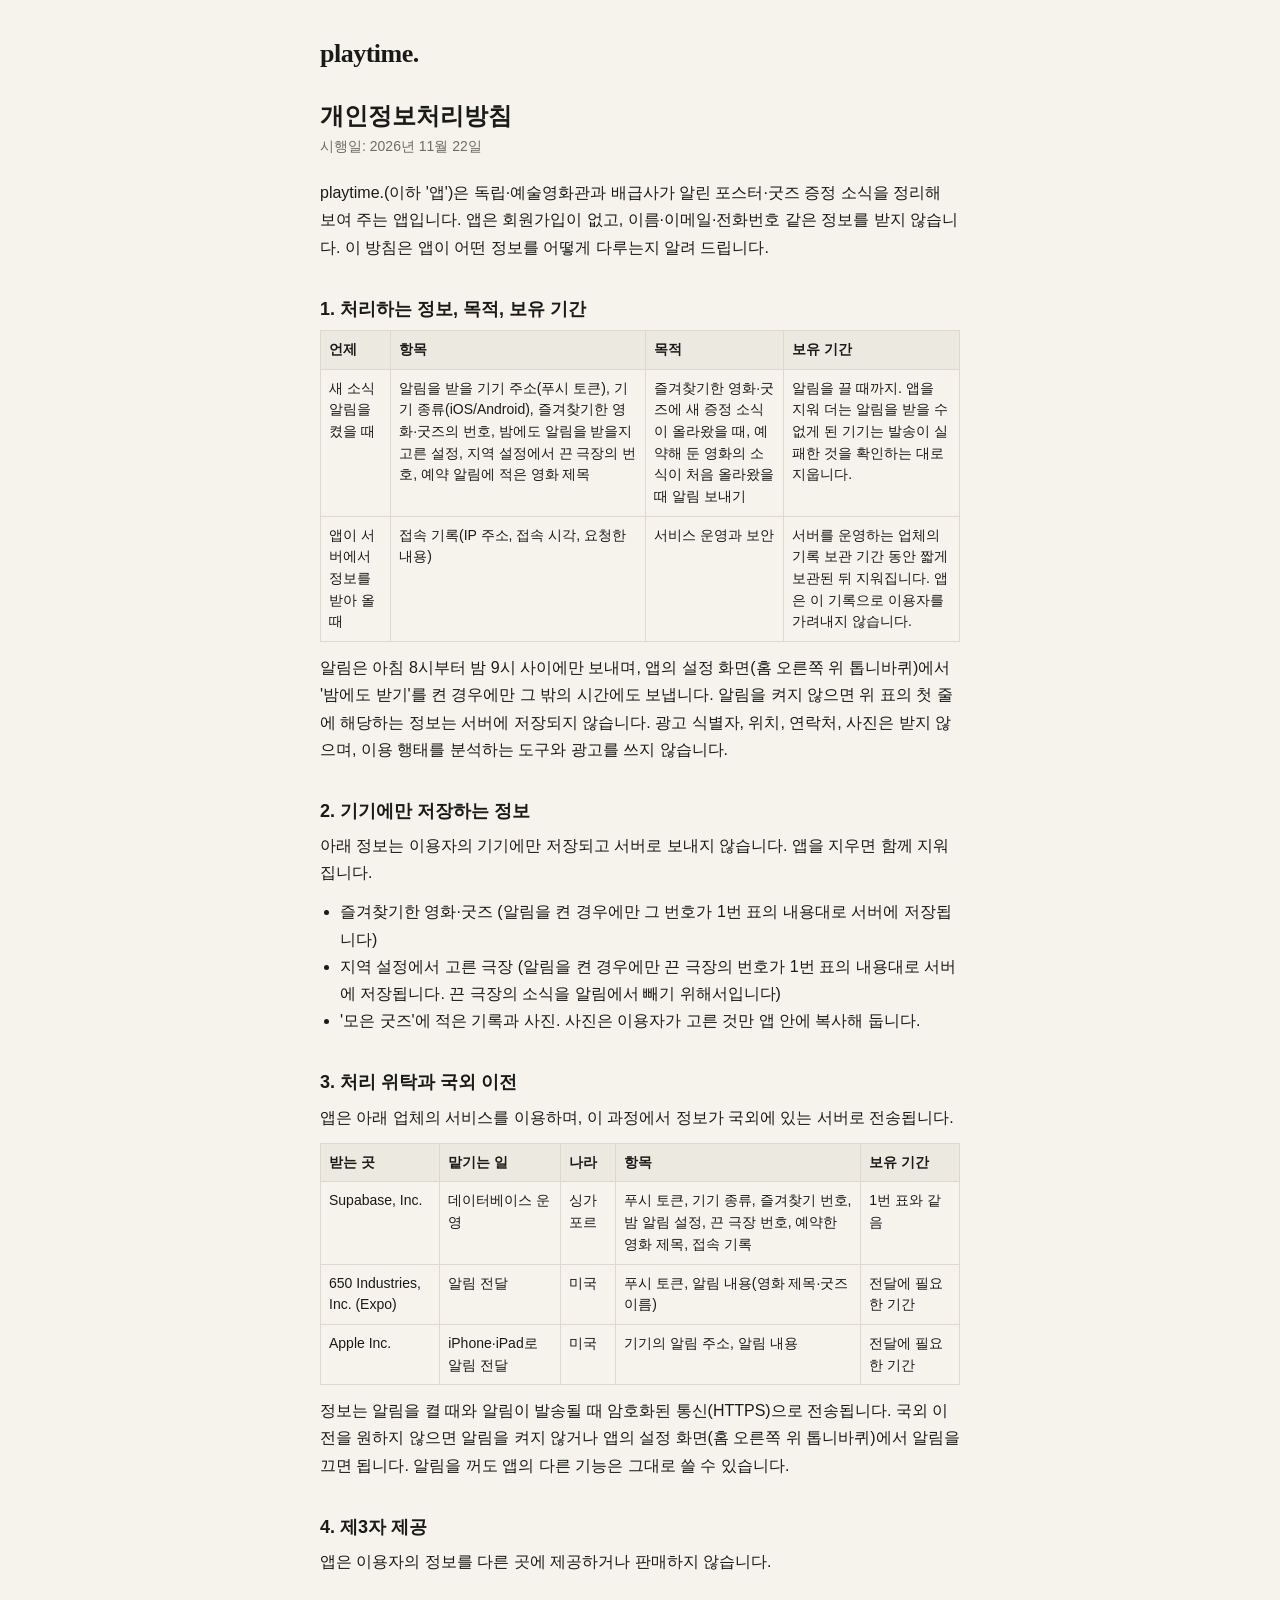
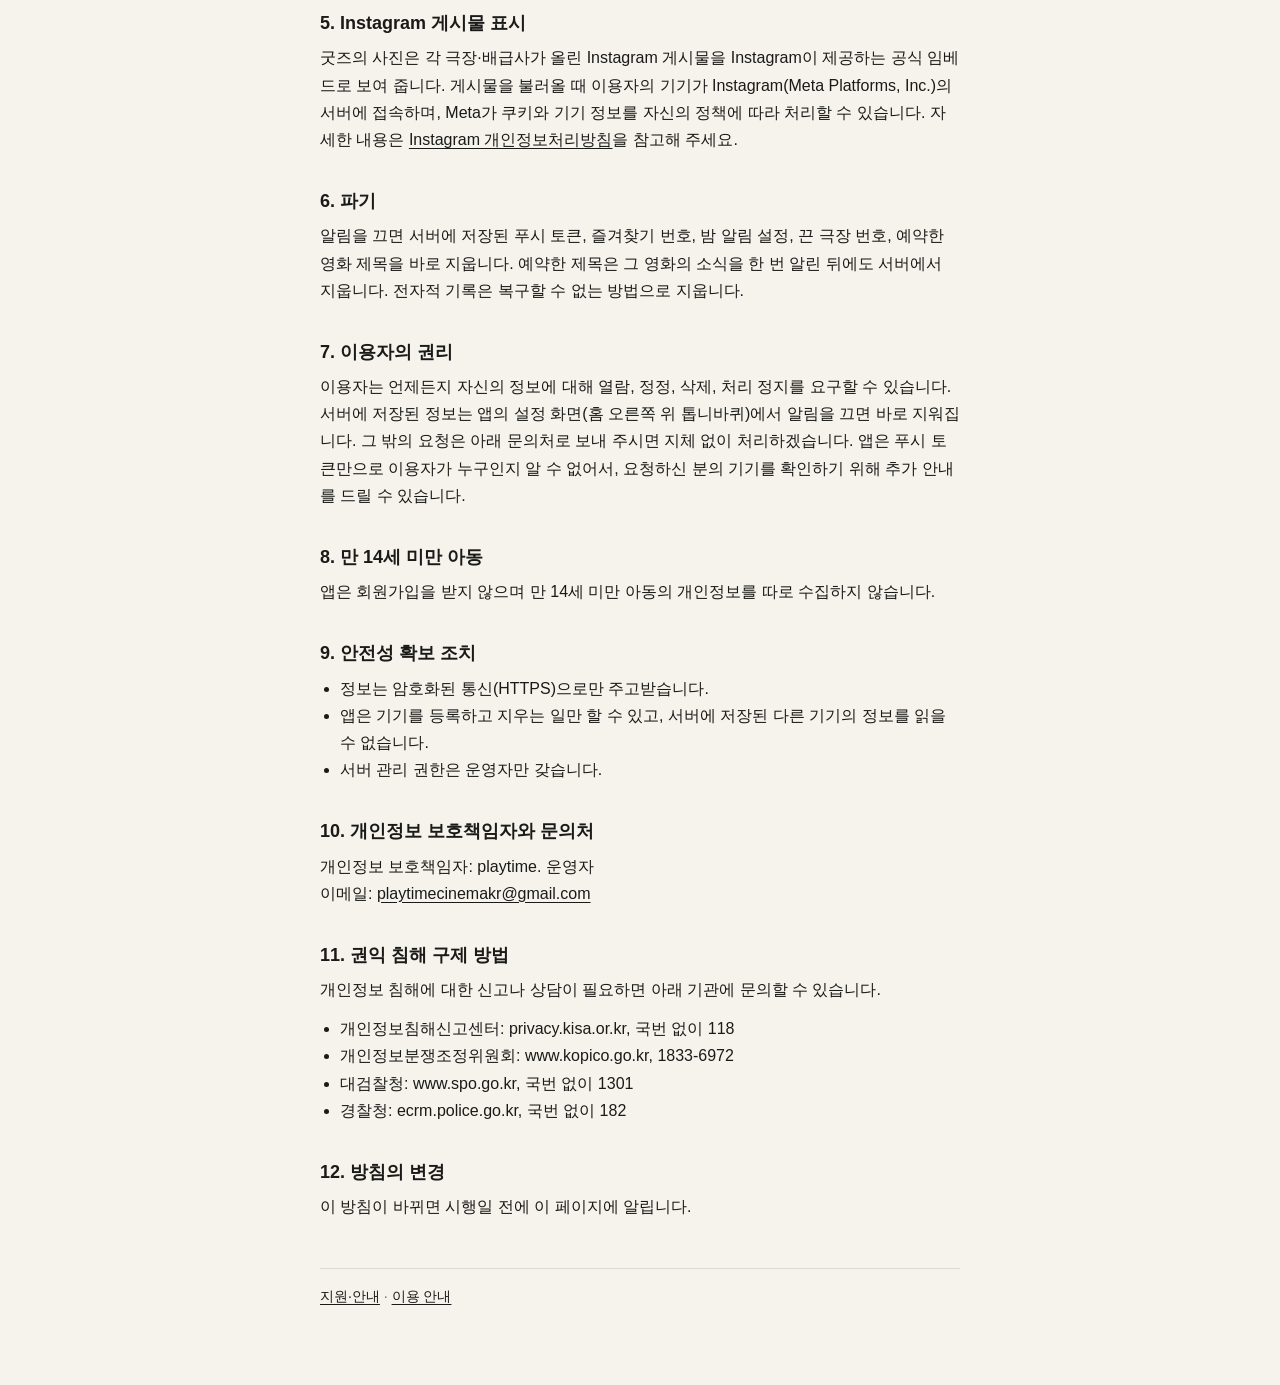
==== commit 55e1e767: "페이지 갱신" ====
--- a/privacy.html
+++ b/privacy.html
@@ -19,8 +19,8 @@
 <tr><th>언제</th><th>항목</th><th>목적</th><th>보유 기간</th></tr>
 <tr>
 <td>새 소식 알림을 켰을 때</td>
-<td>알림을 받을 기기 주소(푸시 토큰), 기기 종류(iOS/Android), 즐겨찾기한 영화·굿즈의 번호, 밤에도 알림을 받을지 고른 설정, 지역 설정에서 끈 극장의 번호</td>
-<td>즐겨찾기한 영화·굿즈에 새 증정 소식이 올라왔을 때 알림 보내기</td>
+<td>알림을 받을 기기 주소(푸시 토큰), 기기 종류(iOS/Android), 즐겨찾기한 영화·굿즈의 번호, 밤에도 알림을 받을지 고른 설정, 지역 설정에서 끈 극장의 번호, 예약 알림에 적은 영화 제목</td>
+<td>즐겨찾기한 영화·굿즈에 새 증정 소식이 올라왔을 때, 예약해 둔 영화의 소식이 처음 올라왔을 때 알림 보내기</td>
 <td>알림을 끌 때까지. 앱을 지워 더는 알림을 받을 수 없게 된 기기는 발송이 실패한 것을 확인하는 대로 지웁니다.</td>
 </tr>
 <tr>
@@ -44,7 +44,7 @@
 <p>앱은 아래 업체의 서비스를 이용하며, 이 과정에서 정보가 국외에 있는 서버로 전송됩니다.</p>
 <table>
 <tr><th>받는 곳</th><th>맡기는 일</th><th>나라</th><th>항목</th><th>보유 기간</th></tr>
-<tr><td>Supabase, Inc.</td><td>데이터베이스 운영</td><td>싱가포르</td><td>푸시 토큰, 기기 종류, 즐겨찾기 번호, 밤 알림 설정, 끈 극장 번호, 접속 기록</td><td>1번 표와 같음</td></tr>
+<tr><td>Supabase, Inc.</td><td>데이터베이스 운영</td><td>싱가포르</td><td>푸시 토큰, 기기 종류, 즐겨찾기 번호, 밤 알림 설정, 끈 극장 번호, 예약한 영화 제목, 접속 기록</td><td>1번 표와 같음</td></tr>
 <tr><td>650 Industries, Inc. (Expo)</td><td>알림 전달</td><td>미국</td><td>푸시 토큰, 알림 내용(영화 제목·굿즈 이름)</td><td>전달에 필요한 기간</td></tr>
 <tr><td>Apple Inc.</td><td>iPhone·iPad로 알림 전달</td><td>미국</td><td>기기의 알림 주소, 알림 내용</td><td>전달에 필요한 기간</td></tr>
 </table>
@@ -57,7 +57,7 @@
 <p>굿즈의 사진은 각 극장·배급사가 올린 Instagram 게시물을 Instagram이 제공하는 공식 임베드로 보여 줍니다. 게시물을 불러올 때 이용자의 기기가 Instagram(Meta Platforms, Inc.)의 서버에 접속하며, Meta가 쿠키와 기기 정보를 자신의 정책에 따라 처리할 수 있습니다. 자세한 내용은 <a href="https://privacycenter.instagram.com/policy">Instagram 개인정보처리방침</a>을 참고해 주세요.</p>
 
 <h2>6. 파기</h2>
-<p>알림을 끄면 서버에 저장된 푸시 토큰, 즐겨찾기 번호, 밤 알림 설정, 끈 극장 번호를 바로 지웁니다. 전자적 기록은 복구할 수 없는 방법으로 지웁니다.</p>
+<p>알림을 끄면 서버에 저장된 푸시 토큰, 즐겨찾기 번호, 밤 알림 설정, 끈 극장 번호, 예약한 영화 제목을 바로 지웁니다. 예약한 제목은 그 영화의 소식을 한 번 알린 뒤에도 서버에서 지웁니다. 전자적 기록은 복구할 수 없는 방법으로 지웁니다.</p>
 
 <h2>7. 이용자의 권리</h2>
 <p>이용자는 언제든지 자신의 정보에 대해 열람, 정정, 삭제, 처리 정지를 요구할 수 있습니다. 서버에 저장된 정보는 앱의 설정 화면(홈 오른쪽 위 톱니바퀴)에서 알림을 끄면 바로 지워집니다. 그 밖의 요청은 아래 문의처로 보내 주시면 지체 없이 처리하겠습니다. 앱은 푸시 토큰만으로 이용자가 누구인지 알 수 없어서, 요청하신 분의 기기를 확인하기 위해 추가 안내를 드릴 수 있습니다.</p>
